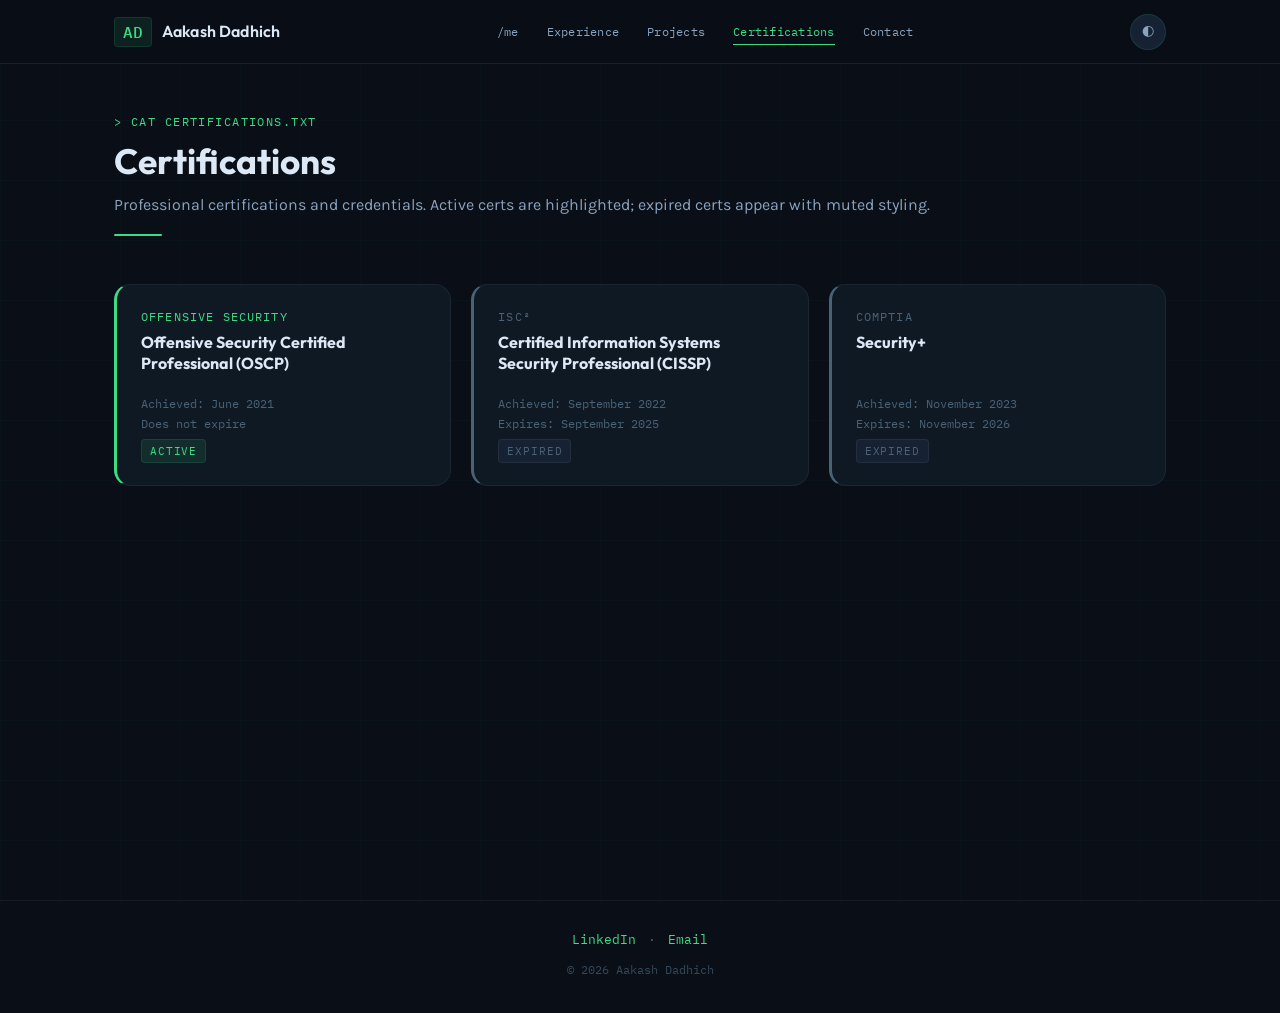
==== certifications.html @ 1ebe4ee1 "Initial upload - test before changing placeholder contents" ====
<!DOCTYPE html>
<html lang="en" data-theme="dark">
<head>
  <meta charset="UTF-8" />
  <meta name="viewport" content="width=device-width, initial-scale=1.0" />
  <title>Certifications | Aakash Dadhich</title>
  <meta name="description" content="Professional cybersecurity certifications." />

  <script>
    try {
      var t = localStorage.getItem('portfolio-theme');
      if (t) document.documentElement.setAttribute('data-theme', t);
    } catch(e) {}
  </script>

  <link rel="stylesheet" href="./styles/global.css" />
  <link rel="stylesheet" href="./styles/animations.css" />
</head>

<body data-page="certifications">

  <div id="site-nav"></div>

  <main id="main-content" class="page-content">
    <div class="container">

      <header class="section-header">
        <span class="section-label">&gt; cat certifications.txt</span>
        <h1>Certifications</h1>
        <p style="color:var(--text-sec); font-size:1rem; margin-top:8px;">
          Professional certifications and credentials.
          Active certs are highlighted; expired certs appear with muted styling.
        </p>
        <div class="page-divider"></div>
      </header>

      <!--
        Certification cards are injected here by pages/certifications.js.
        To add certifications: edit content/certifications.js only.
      -->
      <div id="certs-root">
        <!-- Populated by pages/certifications.js -->
      </div>

    </div>
  </main>

  <div id="site-footer"></div>

  <script type="module" src="./js/init.js"></script>
  <script type="module" src="./pages/certifications.js"></script>
</body>
</html>
---- styles/global.css ----
/* ==========================================================================
   GLOBAL STYLES - Design system for Aakash Dadhich's portfolio
   
   Architecture:
   - CSS custom properties drive the entire theme system
   - Toggle [data-theme="light"] on <html> to switch themes
   - Font stack: Outfit (headings) + Karla (body) + IBM Plex Mono (code/labels)
   
   Why Outfit for headings:
   Outfit is a geometric sans-serif that renders cleanly at all weights and
   sizes without the horizontal stretching or deep descenders that Syne
   exhibits at heavy weights. Weight 700 looks sharp and confident at
   display sizes without distorting.
   ========================================================================== */

/* ─── Google Fonts ─────────────────────────────────────────────────────── */
@import url('https://fonts.googleapis.com/css2?family=Outfit:wght@400;500;600;700&family=Karla:ital,wght@0,300;0,400;0,500;0,600;1,400&family=IBM+Plex+Mono:ital,wght@0,400;0,500;1,400&display=swap');

/* ─── Design Tokens (Dark Theme - default) ─────────────────────────────── */
:root {
  /* Backgrounds */
  --bg:          #090e17;
  --bg-surface:  #0f1924;
  --bg-elevated: #162234;
  --bg-hover:    #1e2e42;

  /* Accent - Matrix-adjacent green */
  --accent:      #3ddc84;
  --accent-dim:  rgba(61, 220, 132, 0.10);
  --accent-glow: rgba(61, 220, 132, 0.22);
  --accent-dark: #1a6b3c;

  /* Typography */
  --text:        #dce8f5;
  --text-sec:    #8ba3be;
  --text-muted:  #4a6275;

  /* Borders */
  --border:      rgba(61, 220, 132, 0.12);
  --border-sub:  rgba(255, 255, 255, 0.055);

  /* Effects */
  --shadow:      0 4px 32px rgba(0, 0, 0, 0.45);
  --shadow-card: 0 2px 16px rgba(0, 0, 0, 0.35);
  --radius:      10px;
  --radius-lg:   16px;

  /* Fonts */
  --font-head:  'Outfit', system-ui, sans-serif;
  --font-body:  'Karla', system-ui, sans-serif;
  --font-mono:  'IBM Plex Mono', 'Courier New', monospace;

  /* Transitions */
  --transition: 0.2s ease;
  --transition-slow: 0.4s ease;

  /* Nav height (for content offset) */
  --nav-h: 64px;
}

/* ─── Light Theme Overrides ─────────────────────────────────────────────── */
[data-theme="light"] {
  --bg:          #f0f4f8;
  --bg-surface:  #ffffff;
  --bg-elevated: #e2eaf3;
  --bg-hover:    #d4dfec;

  --accent:      #1a8f42;
  --accent-dim:  rgba(26, 143, 66, 0.10);
  --accent-glow: rgba(26, 143, 66, 0.20);
  --accent-dark: #0e5c2a;

  --text:        #0f1923;
  --text-sec:    #3a5570;
  --text-muted:  #8099b0;

  --border:      rgba(26, 143, 66, 0.14);
  --border-sub:  rgba(0, 0, 0, 0.07);

  --shadow:      0 4px 32px rgba(0, 0, 0, 0.10);
  --shadow-card: 0 2px 12px rgba(0, 0, 0, 0.08);
}

/* ─── Reset & Base ──────────────────────────────────────────────────────── */
*, *::before, *::after { box-sizing: border-box; margin: 0; padding: 0; }

html {
  scroll-behavior: smooth;
  font-size: 16px;
}

body {
  font-family: var(--font-body);
  font-size: 1rem;
  line-height: 1.7;
  color: var(--text);
  background-color: var(--bg);
  background-image:
    linear-gradient(rgba(61, 220, 132, 0.025) 1px, transparent 1px),
    linear-gradient(90deg, rgba(61, 220, 132, 0.025) 1px, transparent 1px);
  background-size: 60px 60px;
  background-attachment: fixed;
  min-height: 100vh;
  transition: background-color var(--transition-slow), color var(--transition-slow);
}

[data-theme="light"] body {
  background-image:
    linear-gradient(rgba(26, 143, 66, 0.03) 1px, transparent 1px),
    linear-gradient(90deg, rgba(26, 143, 66, 0.03) 1px, transparent 1px);
}

a { color: inherit; text-decoration: none; }
img { display: block; max-width: 100%; }
button { cursor: pointer; border: none; background: none; font: inherit; }
ul, ol { list-style: none; }

/* ─── Typography Scale ──────────────────────────────────────────────────── */
h1, h2, h3, h4, h5 {
  font-family: var(--font-head);
  font-weight: 700;
  line-height: 1.2;
  color: var(--text);
}

/*
  h1 is intentionally modest here - the large hero display size is
  applied specifically via .me-name on the /me page only.
  This prevents page titles (Professional Experience, Projects, etc.)
  from rendering at an enormous, stretched weight on wide displays.
*/
h1 { font-size: clamp(1.6rem, 2.8vw, 2.2rem); font-weight: 700; }
h2 { font-size: clamp(1.2rem, 2vw, 1.6rem); }
h3 { font-size: clamp(1rem, 1.5vw, 1.2rem); }
h4 { font-size: 1rem; font-weight: 600; }

.mono { font-family: var(--font-mono); }
.accent { color: var(--accent); }
.muted { color: var(--text-muted); font-size: 0.875rem; }

/* ─── Layout Utilities ──────────────────────────────────────────────────── */
.container {
  width: 100%;
  max-width: 1100px;
  margin: 0 auto;
  padding: 0 24px;
}

.container--narrow { max-width: 800px; }

.page-content {
  padding-top: calc(var(--nav-h) + 48px);
  padding-bottom: 80px;
  min-height: 100vh;
}

.section-header {
  margin-bottom: 48px;
}

.section-header h1 {
  margin-bottom: 8px;
}

.section-label {
  font-family: var(--font-mono);
  font-size: 0.75rem;
  color: var(--accent);
  text-transform: uppercase;
  letter-spacing: 0.12em;
  margin-bottom: 8px;
  display: block;
}

.page-divider {
  width: 48px;
  height: 2px;
  background: var(--accent);
  margin-top: 16px;
  border-radius: 2px;
}

/* ─── Navigation ────────────────────────────────────────────────────────── */
.site-nav {
  position: fixed;
  top: 0;
  left: 0;
  right: 0;
  height: var(--nav-h);
  z-index: 100;
  background: rgba(9, 14, 23, 0.88);
  backdrop-filter: blur(16px);
  -webkit-backdrop-filter: blur(16px);
  border-bottom: 1px solid var(--border);
  transition: background var(--transition-slow);
}

[data-theme="light"] .site-nav {
  background: rgba(240, 244, 248, 0.88);
}

.nav-inner {
  max-width: 1100px;
  margin: 0 auto;
  padding: 0 24px;
  height: 100%;
  display: flex;
  align-items: center;
  justify-content: space-between;
  gap: 32px;
}

.nav-brand {
  display: flex;
  align-items: center;
  gap: 10px;
  flex-shrink: 0;
}

.nav-brand-mono {
  font-family: var(--font-mono);
  font-size: 1rem;
  font-weight: 500;
  color: var(--accent);
  background: var(--accent-dim);
  border: 1px solid var(--border);
  padding: 2px 8px;
  border-radius: 4px;
  line-height: 1.5;
}

.nav-brand-name {
  font-family: var(--font-head);
  font-weight: 600;
  font-size: 1rem;
  color: var(--text);
  display: none;
  letter-spacing: 0.01em;
}

@media (min-width: 480px) {
  .nav-brand-name { display: block; }
}

.nav-links {
  display: flex;
  align-items: center;
  gap: 28px;
  flex: 1;
  justify-content: center;
}

.nav-link {
  font-family: var(--font-mono);
  font-size: 0.78rem;
  font-weight: 400;
  color: var(--text-sec);
  /* strip every box property explicitly */
  background: transparent !important;
  border: none !important;
  border-radius: 0 !important;
  box-shadow: none !important;
  padding: 0;
  margin: 0;
  outline: none;
  cursor: pointer;
  white-space: nowrap;
  letter-spacing: 0.02em;
  position: relative;
  transition: color var(--transition);
}

/* Underline via pseudo-element - completely decoupled from border */
.nav-link::after {
  content: '';
  position: absolute;
  left: 0;
  bottom: -3px;
  width: 100%;
  height: 1px;
  background: var(--accent);
  transform: scaleX(0);
  transform-origin: left center;
  transition: transform 0.2s ease;
}

.nav-link:hover {
  color: var(--accent);
}

.nav-link:hover::after {
  transform: scaleX(1);
}

.nav-link--active {
  color: var(--accent);
}

.nav-link--active::after {
  transform: scaleX(1);
}

.nav-actions {
  display: flex;
  align-items: center;
  gap: 8px;
  flex-shrink: 0;
}

/* Theme toggle button */
.theme-toggle {
  width: 36px;
  height: 36px;
  border-radius: 50%;
  border: 1px solid var(--border);
  background: var(--bg-elevated);
  color: var(--text-sec);
  display: flex;
  align-items: center;
  justify-content: center;
  transition: all var(--transition);
  font-size: 0.9rem;
}

.theme-toggle:hover {
  border-color: var(--accent);
  color: var(--accent);
  background: var(--accent-dim);
}

.theme-icon-sun, .theme-icon-moon {
  display: none;
  line-height: 1;
}

[data-theme="dark"] .theme-icon-moon { display: block; }
[data-theme="light"] .theme-icon-sun { display: block; }

/* Hamburger */
.nav-hamburger {
  display: none;
  flex-direction: column;
  justify-content: space-between;
  width: 24px;
  height: 18px;
  padding: 0;
}

.nav-hamburger span {
  display: block;
  width: 100%;
  height: 2px;
  background: var(--text-sec);
  border-radius: 2px;
  transition: all var(--transition);
}

.nav-hamburger:hover span { background: var(--accent); }

@media (max-width: 768px) {
  .nav-links { display: none; }
  .nav-hamburger { display: flex; }
}

/* ─── Mobile Drawer ─────────────────────────────────────────────────────── */
.nav-drawer {
  position: fixed;
  top: 0;
  right: -320px;
  width: 280px;
  height: 100vh;
  z-index: 200;
  background: var(--bg-surface);
  border-left: 1px solid var(--border);
  transition: right 0.3s cubic-bezier(0.4, 0, 0.2, 1);
  display: flex;
  flex-direction: column;
  padding: 24px 20px;
  /* gap between items handled per-element below */
}

.nav-drawer.is-open { right: 0; }

.nav-drawer-close {
  align-self: flex-end;
  width: 36px;
  height: 36px;
  display: flex;
  align-items: center;
  justify-content: center;
  font-size: 1.2rem;
  color: var(--text-sec);
  border-radius: var(--radius);
  transition: all var(--transition);
  margin-bottom: 24px;
  flex-shrink: 0;
}

.nav-drawer-close:hover { color: var(--accent); background: var(--accent-dim); }

.nav-drawer-link {
  display: block;                   /* full-width row, never inline */
  font-family: var(--font-mono);
  font-size: 0.875rem;
  color: var(--text-sec);
  padding: 13px 16px;
  border-radius: var(--radius);
  border: 1px solid transparent;
  transition: all var(--transition);
  margin-bottom: 6px;               /* gap between rows - not gap: on parent */
  line-height: 1;
}

.nav-drawer-link:last-child { margin-bottom: 0; }

.nav-drawer-link:hover,
.nav-drawer-link--active {
  color: var(--accent);
  background: var(--accent-dim);
  border-color: var(--border);
}

.nav-overlay {
  display: none;
  position: fixed;
  inset: 0;
  z-index: 150;
  background: rgba(0, 0, 0, 0.5);
  backdrop-filter: blur(2px);
}

.nav-overlay.is-visible { display: block; }

/* ─── Footer ────────────────────────────────────────────────────────────── */
.site-footer {
  border-top: 1px solid var(--border-sub);
  padding: 28px 24px 32px;
  text-align: center;
  color: var(--text-muted);
  font-size: 0.82rem;
  font-family: var(--font-mono);
  display: flex;
  flex-direction: column;
  gap: 8px;
  align-items: center;
}

.footer-links {
  display: flex;
  align-items: center;
  gap: 4px;
}

.footer-copy {
  font-size: 0.78rem;
  color: var(--text-muted);
  opacity: 0.7;
}

.site-footer a {
  color: var(--accent);
  transition: opacity var(--transition);
}

.site-footer a:hover { opacity: 0.7; }

/* ─── /me Page ──────────────────────────────────────────────────────────── */
.me-hero {
  display: flex;
  flex-direction: column;
  align-items: center;
  text-align: center;
  gap: 32px;
  padding-top: 24px;
}

@media (min-width: 768px) {
  .me-hero {
    flex-direction: row;
    text-align: left;
    align-items: flex-start;
    gap: 56px;
  }
}

.me-headshot-wrap {
  flex-shrink: 0;
  position: relative;
}

.me-headshot {
  width: 160px;
  height: 160px;
  border-radius: 50%;
  border: 3px solid var(--accent);
  object-fit: cover;
  box-shadow: 0 0 0 6px var(--accent-dim), 0 0 40px var(--accent-glow);
  display: block;
}

.me-headshot-placeholder {
  width: 160px;
  height: 160px;
  border-radius: 50%;
  border: 3px solid var(--accent);
  box-shadow: 0 0 0 6px var(--accent-dim), 0 0 40px var(--accent-glow);
  background: var(--bg-elevated);
  display: flex;
  align-items: center;
  justify-content: center;
  font-family: var(--font-mono);
  font-size: 2.2rem;
  font-weight: 500;
  color: var(--accent);
  flex-shrink: 0;
}

.me-content { flex: 1; }

.me-title {
  font-family: var(--font-mono);
  font-size: 0.8rem;
  color: var(--accent);
  letter-spacing: 0.1em;
  text-transform: uppercase;
  margin-bottom: 12px;
}

.me-name {
  font-size: clamp(2rem, 4.5vw, 3rem);
  font-weight: 700;
  margin-bottom: 8px;
  letter-spacing: -0.01em;
}

.me-subtitle {
  font-size: 1.1rem;
  color: var(--text-sec);
  margin-bottom: 24px;
  font-weight: 300;
  font-family: var(--font-mono);
  min-height: 1.7em;
  display: flex;
  align-items: center;
  justify-content: center; /* centred on mobile to match the rest of the stacked layout */
  gap: 2px;
}

@media (min-width: 768px) {
  .me-subtitle { justify-content: flex-start; }
}

/* The typed text span */
.typewriter-text {
  color: var(--accent);
}

/* Blinking block cursor */
.typewriter-cursor {
  display: inline-block;
  width: 2px;
  height: 1.1em;
  background: var(--accent);
  vertical-align: middle;
  margin-left: 1px;
  animation: cursorBlink 0.9s step-end infinite;
}

@keyframes cursorBlink {
  0%, 100% { opacity: 1; }
  50%       { opacity: 0; }
}

.me-bio {
  color: var(--text-sec);
  font-size: 1rem;
  line-height: 1.8;
  max-width: 600px;
}

.me-bio p + p { margin-top: 16px; }

/* Stats - one stat per line on mobile, single row on desktop */
.me-stats {
  display: flex;
  flex-direction: column;   /* stack vertically on mobile */
  gap: 16px;
  margin-top: 32px;
  align-items: center;
}

.me-stat {
  display: flex;
  flex-direction: column;
  align-items: center;
  gap: 4px;
}

/* 768px+ - same breakpoint as me-hero row layout, so stats go horizontal when photo moves to the side */
@media (min-width: 768px) {
  .me-stats {
    flex-direction: row;
    flex-wrap: nowrap;
    gap: 32px;
    justify-content: flex-start;
    align-items: flex-start;
  }

  .me-stat {
    align-items: flex-start;
    flex-shrink: 0;
  }
}

.me-stat-value {
  font-family: var(--font-mono);
  font-size: 1.5rem;
  font-weight: 500;
  color: var(--accent);
}

.me-stat-label {
  font-size: 0.78rem;
  color: var(--text-muted);
  text-transform: uppercase;
  letter-spacing: 0.08em;
}

/* ─── Professional Experience ───────────────────────────────────────────── */
.experience-list {
  display: flex;
  flex-direction: column;
  gap: 32px;
}

.experience-company {
  background: var(--bg-surface);
  border: 1px solid var(--border-sub);
  border-radius: var(--radius-lg);
  overflow: hidden;
  transition: border-color var(--transition);
}

.experience-company:hover {
  border-color: var(--border);
}

.company-header {
  padding: 24px 28px 26px;
  border-bottom: 1px solid var(--border-sub);
  display: flex;
  justify-content: space-between;
  align-items: flex-start;
  gap: 16px;
  flex-wrap: wrap;
}

.company-name {
  font-size: 1.25rem;
  font-weight: 700;
  font-family: var(--font-head);
  color: var(--text);
}

.company-location {
  font-family: var(--font-mono);
  font-size: 0.78rem;
  color: var(--text-muted);
  margin-top: 4px;
}

.company-total-tenure {
  font-family: var(--font-mono);
  font-size: 0.75rem;
  color: var(--accent);
  background: var(--accent-dim);
  border: 1px solid var(--border);
  padding: 4px 10px;
  border-radius: 20px;
  white-space: nowrap;
  flex-shrink: 0;
  align-self: center;
}

.role-list {
  display: flex;
  flex-direction: column;
}

.role-item {
  padding: 20px 28px;
  border-bottom: 1px solid var(--border-sub);
  border-left: 3px solid transparent;
  transition: all var(--transition);
  cursor: default;
}

.role-item:last-child { border-bottom: none; }

.role-item:hover {
  background: var(--bg-elevated);
  border-left-color: var(--accent);
}

.role-header {
  display: flex;
  justify-content: space-between;
  align-items: flex-start;
  gap: 16px;
  flex-wrap: wrap;
  margin-bottom: 12px;
}

.role-title {
  font-family: var(--font-head);
  font-weight: 600;
  font-size: 1rem;
  color: var(--text);
}

.role-dates {
  font-family: var(--font-mono);
  font-size: 0.75rem;
  color: var(--text-muted);
  background: var(--bg-elevated);
  border: 1px solid var(--border-sub);
  padding: 3px 10px;
  border-radius: 20px;
  white-space: nowrap;
  flex-shrink: 0;
}

.role-bullets {
  display: flex;
  flex-direction: column;
  gap: 6px;
  padding-left: 4px;
}

.role-bullet {
  font-size: 0.92rem;
  color: var(--text-sec);
  line-height: 1.65;
  display: flex;
  gap: 10px;
  align-items: flex-start;
}

.role-bullet::before {
  content: '▹';
  color: var(--accent);
  font-size: 0.8rem;
  flex-shrink: 0;
  margin-top: 3px;
}

/* ─── Personal Projects ─────────────────────────────────────────────────── */
.projects-grid {
  display: grid;
  grid-template-columns: repeat(3, 1fr);
  gap: 24px;
}

@media (max-width: 900px) {
  .projects-grid { grid-template-columns: repeat(2, 1fr); }
}

@media (max-width: 580px) {
  .projects-grid { grid-template-columns: 1fr; }
}

.project-card {
  background: var(--bg-surface);
  border: 1px solid var(--border-sub);
  border-radius: var(--radius-lg);
  padding: 28px 24px;
  cursor: pointer;
  transition: all 0.25s cubic-bezier(0.4, 0, 0.2, 1);
  display: flex;
  flex-direction: column;
  gap: 12px;
  position: relative;
  overflow: hidden;
}

.project-card::before {
  content: '';
  position: absolute;
  top: 0;
  left: 0;
  right: 0;
  height: 2px;
  background: linear-gradient(90deg, var(--accent), transparent);
  opacity: 0;
  transition: opacity var(--transition);
}

.project-card:hover {
  transform: translateY(-4px);
  border-color: var(--border);
  box-shadow: var(--shadow-card), 0 0 24px var(--accent-glow);
}

.project-card:hover::before { opacity: 1; }

.project-card-number {
  font-family: var(--font-mono);
  font-size: 0.7rem;
  color: var(--text-muted);
  letter-spacing: 0.08em;
}

.project-card-title {
  font-family: var(--font-head);
  font-weight: 700;
  font-size: 1.1rem;
  color: var(--text);
  line-height: 1.3;
}

.project-card-desc {
  font-size: 0.9rem;
  color: var(--text-sec);
  line-height: 1.6;
  flex: 1;
}

.project-card-tags {
  display: flex;
  flex-wrap: wrap;
  gap: 6px;
  margin-top: 4px;
}

.project-tag {
  font-family: var(--font-mono);
  font-size: 0.7rem;
  color: var(--accent);
  background: var(--accent-dim);
  border: 1px solid var(--border);
  padding: 2px 8px;
  border-radius: 4px;
}

.project-card-cta {
  font-family: var(--font-mono);
  font-size: 0.75rem;
  color: var(--text-muted);
  display: flex;
  align-items: center;
  gap: 6px;
  margin-top: 4px;
  transition: color var(--transition);
}

.project-card:hover .project-card-cta { color: var(--accent); }

/* ─── Project Modal ─────────────────────────────────────────────────────── */
.project-modal-backdrop {
  position: fixed;
  inset: 0;
  z-index: 300;
  background: rgba(5, 9, 16, 0.85);
  backdrop-filter: blur(8px);
  display: flex;
  align-items: center;
  justify-content: center;
  padding: 24px;
  animation: fadeIn 0.2s ease forwards;
}

.project-modal {
  background: var(--bg-surface);
  border: 1px solid var(--border);
  border-radius: var(--radius-lg);
  width: 100%;
  max-width: 720px;
  max-height: 85vh;
  overflow-y: auto;
  position: relative;
  animation: modalIn 0.3s cubic-bezier(0.34, 1.56, 0.64, 1) forwards;
  box-shadow: 0 24px 64px rgba(0, 0, 0, 0.6), 0 0 48px var(--accent-glow);
}

.modal-close {
  position: sticky;
  top: 16px;
  float: right;
  margin: 16px 16px 0 0;
  width: 36px;
  height: 36px;
  border-radius: 50%;
  background: var(--bg-elevated);
  border: 1px solid var(--border-sub);
  color: var(--text-sec);
  display: flex;
  align-items: center;
  justify-content: center;
  font-size: 1rem;
  z-index: 10;
  transition: all var(--transition);
}

.modal-close:hover {
  background: var(--accent-dim);
  border-color: var(--accent);
  color: var(--accent);
}

.modal-body {
  padding: 28px 32px 36px;
  clear: both;
}

.modal-label {
  font-family: var(--font-mono);
  font-size: 0.72rem;
  color: var(--accent);
  text-transform: uppercase;
  letter-spacing: 0.12em;
  margin-bottom: 12px;
}

.modal-title {
  font-size: 1.6rem;
  font-weight: 800;
  margin-bottom: 16px;
  line-height: 1.2;
}

.modal-tags {
  display: flex;
  flex-wrap: wrap;
  gap: 6px;
  margin-bottom: 24px;
}

.modal-divider {
  height: 1px;
  background: var(--border-sub);
  margin: 20px 0;
}

.modal-desc {
  color: var(--text-sec);
  font-size: 0.95rem;
  line-height: 1.8;
}

.modal-desc p + p { margin-top: 14px; }

/* ─── Certifications ────────────────────────────────────────────────────── */
.certs-grid {
  display: grid;
  grid-template-columns: repeat(auto-fill, minmax(300px, 1fr));
  gap: 20px;
}

.cert-card {
  background: var(--bg-surface);
  border: 1px solid var(--border-sub);
  border-radius: var(--radius-lg);
  padding: 22px 24px;
  transition: border-color var(--transition), transform var(--transition);
  border-left: 3px solid var(--accent);
  /* flex column so cert-footer is always pushed to the bottom */
  display: flex;
  flex-direction: column;
}

.cert-card:hover {
  border-top-color: var(--border);
  border-right-color: var(--border);
  border-bottom-color: var(--border);
  transform: translateY(-2px);
}

.cert-card--expired {
  border-left-color: var(--text-muted);
  opacity: 0.65;
}

.cert-provider {
  font-family: var(--font-mono);
  font-size: 0.72rem;
  color: var(--accent);
  text-transform: uppercase;
  letter-spacing: 0.1em;
  margin-bottom: 6px;
}

.cert-card--expired .cert-provider { color: var(--text-muted); }

.cert-name {
  font-family: var(--font-head);
  font-weight: 700;
  font-size: 1rem;
  color: var(--text);
  margin-bottom: 10px;
  line-height: 1.3;
}

.cert-footer {
  display: flex;
  flex-direction: column;
  gap: 6px;
  margin-top: auto; /* pushes footer to the bottom regardless of title height */
  padding-top: 12px;
}

.cert-dates {
  display: flex;
  flex-direction: column;
  gap: 3px;
}

.cert-date {
  font-family: var(--font-mono);
  font-size: 0.75rem;
  color: var(--text-muted);
  line-height: 1.4;
}

.cert-footer-bottom {
  display: flex;
  align-items: center;
  justify-content: flex-start;
}

.cert-status {
  font-family: var(--font-mono);
  font-size: 0.68rem;
  text-transform: uppercase;
  letter-spacing: 0.08em;
  padding: 2px 8px;
  border-radius: 4px;
}

.cert-status--active {
  color: var(--accent);
  background: var(--accent-dim);
  border: 1px solid var(--border);
}

.cert-status--expired {
  color: var(--text-muted);
  background: var(--bg-elevated);
  border: 1px solid var(--border-sub);
}

.certs-empty {
  text-align: center;
  padding: 64px 24px;
  color: var(--text-muted);
  font-family: var(--font-mono);
  font-size: 0.875rem;
}

/* ─── Contact ───────────────────────────────────────────────────────────── */
.contact-grid {
  display: flex;
  flex-direction: column;
  gap: 16px;
  max-width: 480px;
}

.contact-btn {
  display: flex;
  align-items: center;
  gap: 20px;
  padding: 22px 28px;
  background: var(--bg-surface);
  border: 1px solid var(--border-sub);
  border-radius: var(--radius-lg);
  color: var(--text-sec);
  font-size: 1rem;
  font-weight: 500;
  font-family: var(--font-body);
  transition: all 0.25s cubic-bezier(0.4, 0, 0.2, 1);
  cursor: pointer;
  text-align: left;
  width: 100%;
  text-decoration: none;
  border-left: 3px solid transparent;
}

.contact-btn:hover {
  background: var(--bg-elevated);
  border-color: var(--border);
  border-left-color: var(--accent);
  color: var(--text);
  transform: translateX(4px);
  box-shadow: var(--shadow-card);
}

.contact-btn-icon {
  width: 44px;
  height: 44px;
  border-radius: var(--radius);
  background: var(--bg-elevated);
  border: 1px solid var(--border-sub);
  display: flex;
  align-items: center;
  justify-content: center;
  flex-shrink: 0;
  transition: all var(--transition);
  color: var(--accent);
  font-size: 1.2rem;
}

.contact-btn:hover .contact-btn-icon {
  background: var(--accent-dim);
  border-color: var(--accent);
}

.contact-btn-content { flex: 1; display: flex; flex-direction: column; gap: 6px; }
.contact-btn-label { font-size: 0.68rem; color: var(--text-muted); font-family: var(--font-mono); letter-spacing: 0.08em; text-transform: uppercase; line-height: 1; }
.contact-btn-value { font-size: 0.92rem; color: var(--text-sec); line-height: 1; }
.contact-btn:hover .contact-btn-value { color: var(--text); }

.contact-btn-arrow {
  color: var(--text-muted);
  font-size: 1rem;
  transition: all var(--transition);
  flex-shrink: 0;
}

.contact-btn:hover .contact-btn-arrow {
  color: var(--accent);
  transform: translateX(4px);
}

/* ─── Loading skeleton ──────────────────────────────────────────────────── */
.skeleton {
  background: linear-gradient(90deg, var(--bg-elevated) 25%, var(--bg-hover) 50%, var(--bg-elevated) 75%);
  background-size: 200% 100%;
  animation: shimmer 1.5s infinite;
  border-radius: var(--radius);
}

/* ─── Scrollbar ─────────────────────────────────────────────────────────── */
::-webkit-scrollbar { width: 6px; }
::-webkit-scrollbar-track { background: var(--bg); }
::-webkit-scrollbar-thumb { background: var(--bg-elevated); border-radius: 3px; }
::-webkit-scrollbar-thumb:hover { background: var(--accent-dark); }
---- styles/animations.css ----
/* ==========================================================================
   ANIMATIONS - Keyframes and animation utilities
   
   Animation classes are applied by /js/animations.js via IntersectionObserver.
   Elements start invisible, gain .is-visible when entering the viewport.
   Once triggered, animations do NOT repeat (observer disconnects from element).
   ========================================================================== */

/* ─── Page Enter Transition ─────────────────────────────────────────────── */
/* Runs on every page load for a smooth cross-page feel */
.page-content {
  animation: pageEnter 0.35s ease forwards;
}

@keyframes pageEnter {
  from { opacity: 0; transform: translateY(12px); }
  to   { opacity: 1; transform: translateY(0); }
}

/* Page-leave class added by JS before navigating away */
.page-leaving {
  animation: pageLeave 0.2s ease forwards;
}

@keyframes pageLeave {
  from { opacity: 1; transform: translateY(0); }
  to   { opacity: 0; transform: translateY(-8px); }
}

/* ─── Scroll-triggered Animations ──────────────────────────────────────── */
/* 
  Usage: Add data-animate="fade-up" (or fade-in / fade-left) to any element.
  The IntersectionObserver in js/animations.js will add .is-visible when 
  the element enters the viewport, triggering the transition below.
  
  For sequential animations, add data-animate-delay="100" (ms).
*/

[data-animate] {
  opacity: 0;
  transition: opacity 0.5s ease, transform 0.5s ease;
}

[data-animate="fade-up"]   { transform: translateY(24px); }
[data-animate="fade-in"]   { transform: translateY(0); }
[data-animate="fade-left"] { transform: translateX(24px); }

[data-animate].is-visible {
  opacity: 1;
  transform: translate(0, 0) !important;
}

/* ─── Experience Sequence Animations ───────────────────────────────────── */
/*
  Experience items use a finer-grained system:
  Each [data-seq] element within a company card fades in sequentially.
  The JS in pages/experience.js drives the timing.
*/

[data-seq] {
  opacity: 0;
  transform: translateY(10px);
  transition: opacity 0.4s ease, transform 0.4s ease;
}

[data-seq].is-visible {
  opacity: 1;
  transform: translateY(0);
}

/* ─── Modal Animations ──────────────────────────────────────────────────── */
@keyframes fadeIn {
  from { opacity: 0; }
  to   { opacity: 1; }
}

@keyframes fadeOut {
  from { opacity: 1; }
  to   { opacity: 0; }
}

@keyframes modalIn {
  from { opacity: 0; transform: scale(0.92) translateY(16px); }
  to   { opacity: 1; transform: scale(1) translateY(0); }
}

@keyframes modalOut {
  from { opacity: 1; transform: scale(1) translateY(0); }
  to   { opacity: 0; transform: scale(0.94) translateY(8px); }
}

.modal-closing .project-modal-backdrop { animation: fadeOut 0.2s ease forwards; }
.modal-closing .project-modal          { animation: modalOut 0.2s ease forwards; }

/* ─── Skeleton Shimmer ──────────────────────────────────────────────────── */
@keyframes shimmer {
  0%   { background-position: 200% 0; }
  100% { background-position: -200% 0; }
}

/* ─── Hover Micro-interactions ──────────────────────────────────────────── */
.lift {
  transition: transform var(--transition), box-shadow var(--transition);
}

.lift:hover {
  transform: translateY(-3px);
  box-shadow: var(--shadow-card);
}

/* ─── Pulse Glow (accent elements) ─────────────────────────────────────── */
@keyframes pulseGlow {
  0%, 100% { box-shadow: 0 0 0 0 var(--accent-glow); }
  50%       { box-shadow: 0 0 20px 4px var(--accent-glow); }
}

.pulse-glow { animation: pulseGlow 3s ease-in-out infinite; }
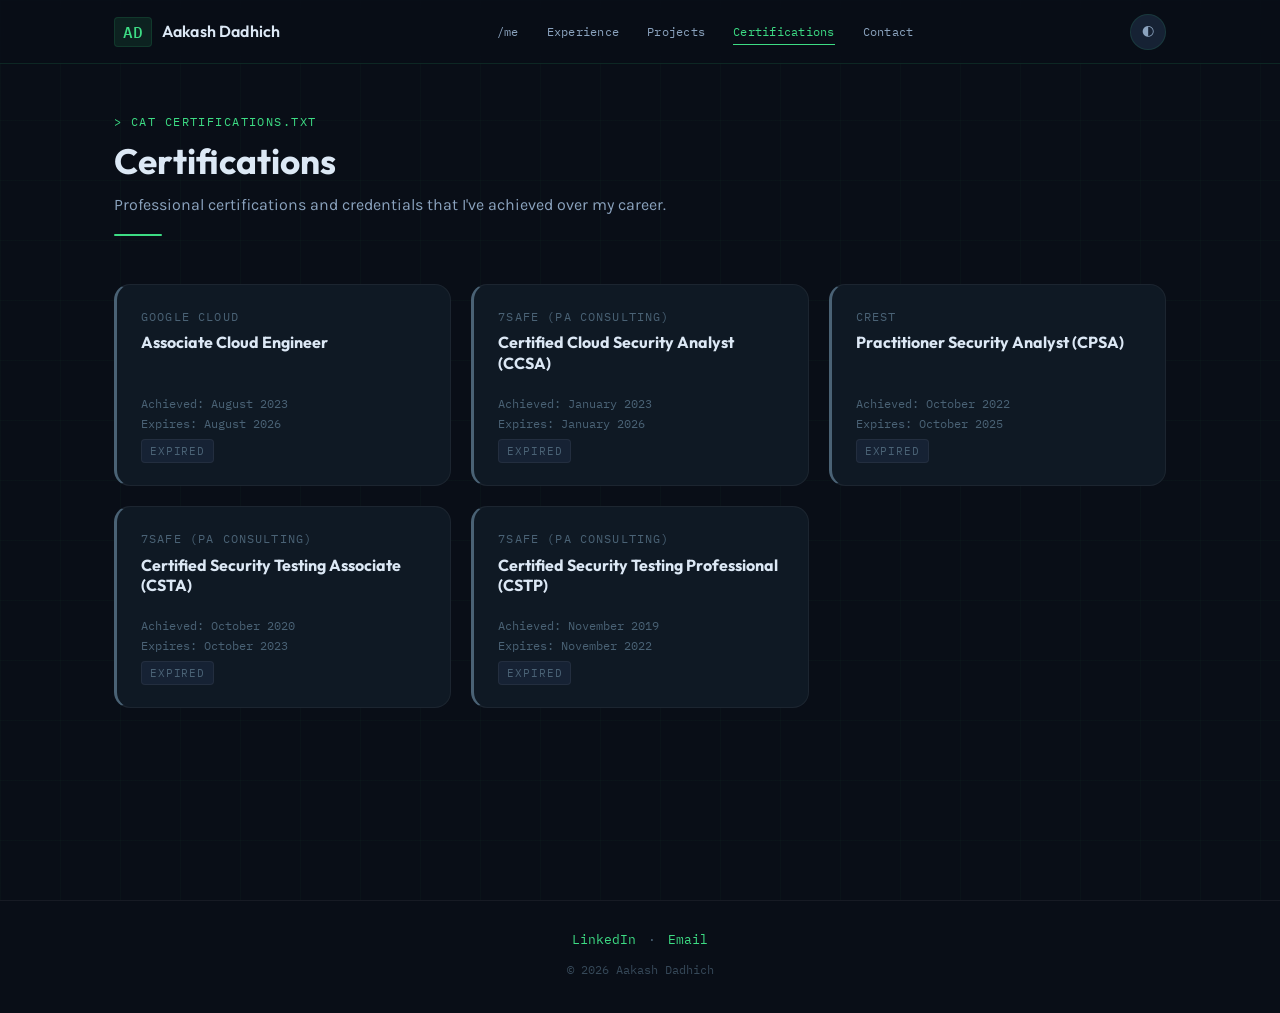
==== commit ed194b12: "updated all content pages except projects" ====
--- a/certifications.html
+++ b/certifications.html
@@ -28,8 +28,7 @@
         <span class="section-label">&gt; cat certifications.txt</span>
         <h1>Certifications</h1>
         <p style="color:var(--text-sec); font-size:1rem; margin-top:8px;">
-          Professional certifications and credentials.
-          Active certs are highlighted; expired certs appear with muted styling.
+          Professional certifications and credentials that I've achieved over my career.
         </p>
         <div class="page-divider"></div>
       </header>
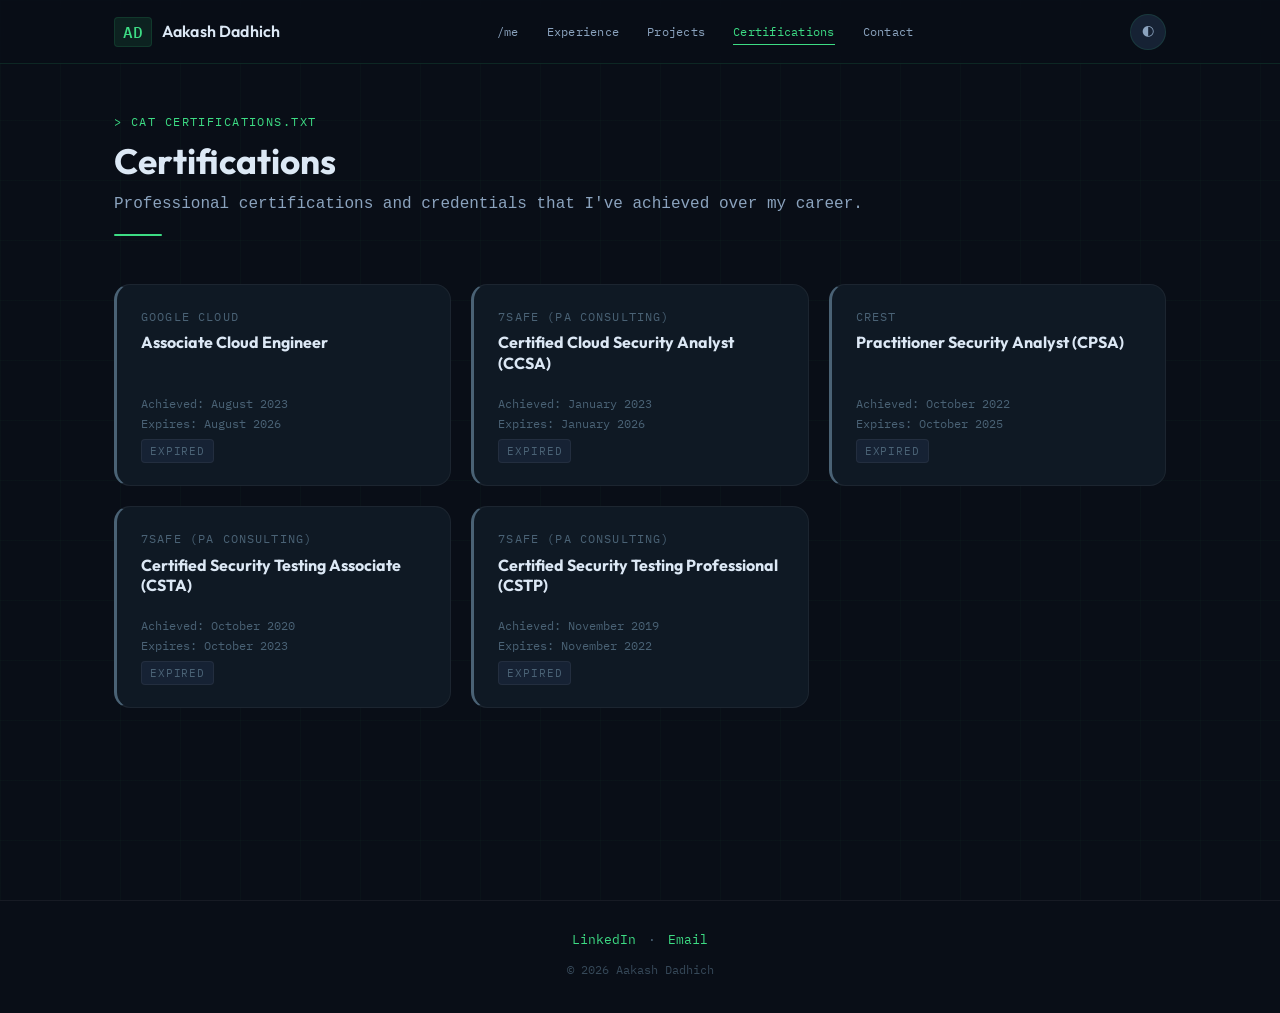
==== commit 606929ce: "Add page-subtitle class and apply mono font to all page subtitles Fixes flex/spacing bug on experien" ====
--- a/certifications.html
+++ b/certifications.html
@@ -27,7 +27,7 @@
       <header class="section-header">
         <span class="section-label">&gt; cat certifications.txt</span>
         <h1>Certifications</h1>
-        <p style="color:var(--text-sec); font-size:1rem; margin-top:8px;">
+        <p class="page-subtitle">
           Professional certifications and credentials that I've achieved over my career.
         </p>
         <div class="page-divider"></div>
--- a/styles/global.css
+++ b/styles/global.css
@@ -550,6 +550,15 @@
   .me-subtitle { justify-content: flex-start; }
 }
 
+.page-subtitle {
+  font-size: 1rem;
+  color: var(--text-sec);
+  font-weight: 300;
+  font-family: var(--font-mono);
+  margin-top: 8px;
+  margin-bottom: 0;
+}
+
 /* The typed text span */
 .typewriter-text {
   color: var(--accent);
@@ -672,14 +681,27 @@
 .company-total-tenure {
   font-family: var(--font-mono);
   font-size: 0.75rem;
-  color: var(--accent);
-  background: var(--accent-dim);
-  border: 1px solid var(--border);
   padding: 4px 10px;
   border-radius: 20px;
   white-space: nowrap;
   flex-shrink: 0;
   align-self: center;
+  border: 1px solid transparent;
+}
+
+/* Current company — green box, green text */
+.company-tenure--present {
+  color: var(--accent);
+  background: var(--accent-dim);
+  border-color: var(--border);
+}
+
+/* Past company — grey box, grey text, muted */
+.company-tenure--past {
+  color: var(--text-muted);
+  background: var(--bg-elevated);
+  border-color: var(--border-sub);
+  opacity: 0.6;
 }
 
 .role-list {
@@ -728,6 +750,16 @@
   border-radius: 20px;
   white-space: nowrap;
   flex-shrink: 0;
+}
+
+.role-dates--present {
+  color: var(--accent);
+  border-color: var(--border);
+}
+
+.role-dates--past {
+  color: var(--text-muted);
+  opacity: 0.6;
 }
 
 .role-bullets {
@@ -948,6 +980,38 @@
 }
 
 .modal-desc p + p { margin-top: 14px; }
+
+/* Images shown in the expanded modal only - never on card fronts */
+.modal-images {
+  display: flex;
+  flex-direction: column;
+  gap: 16px;
+  margin-top: 24px;
+  align-items: center;  /* centres all images horizontally */
+}
+
+/* Base style shared by all modal images */
+.modal-image {
+  height: auto;
+  border-radius: var(--radius);
+  border: 1px solid var(--border-sub);
+  display: block;
+}
+
+/* Architecture diagrams - constrained to 70% so they don't overwhelm the modal */
+.modal-image--diagram {
+  width: 65%;
+}
+
+/* Full-width images - screenshots, thumbnails etc. */
+.modal-image--full {
+  width: 100%;
+}
+
+/* Medium images - constrained to 70% for portrait/tall screenshots */
+.modal-image--medium {
+  width: 70%;
+}
 
 /* ─── Certifications ────────────────────────────────────────────────────── */
 .certs-grid {
